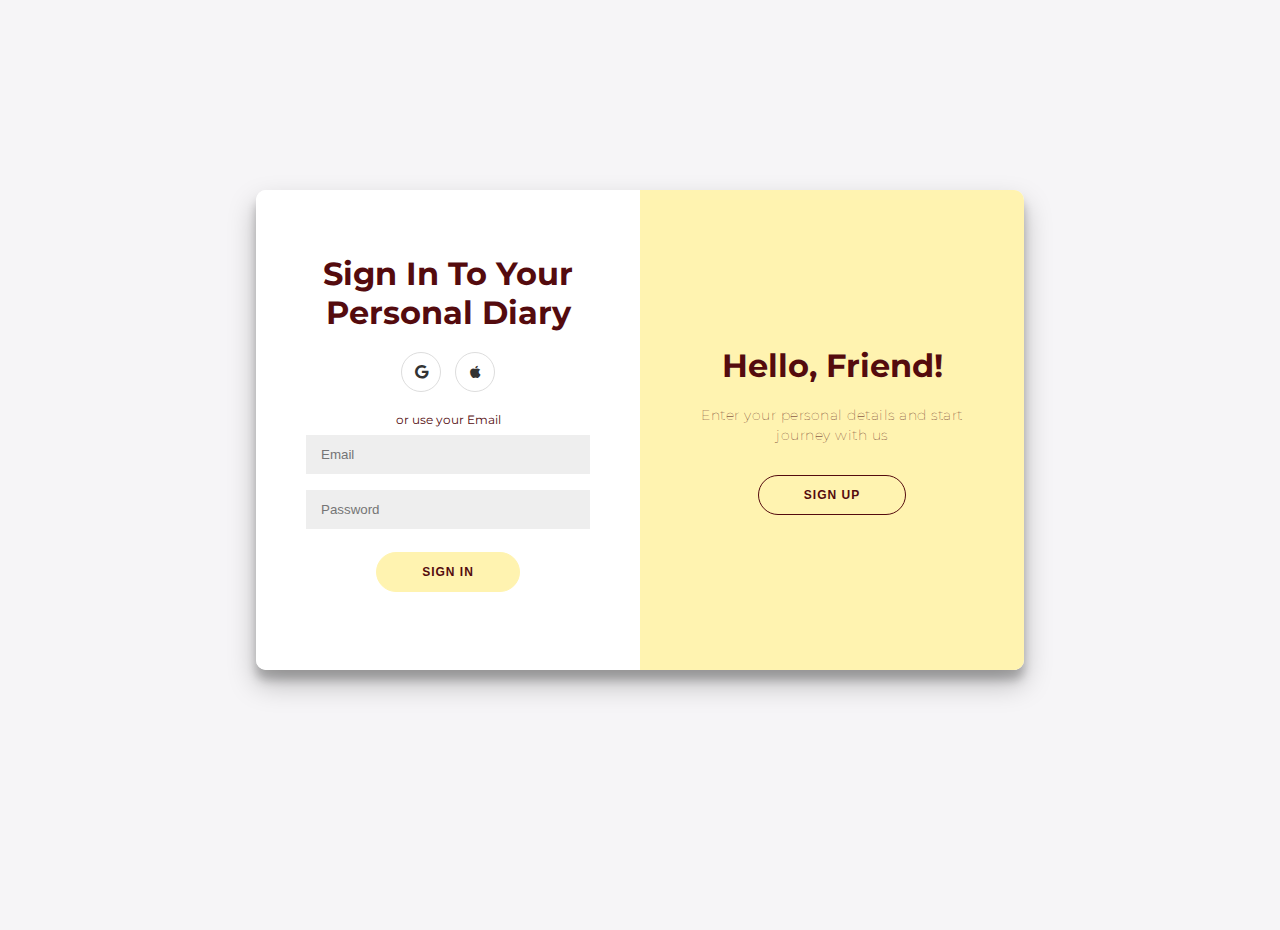
==== index.html @ 554c177a "QOL - Tabs over spaces" ====
<!DOCTYPE html>
<html lang="en">
	<head>
		<meta charset="UTF-8" />
		<meta name="viewport" content="width=device-width, initial-scale=1.0" />
		<title>Sign Up</title>
		<link
			rel="stylesheet"
			href="https://cdnjs.cloudflare.com/ajax/libs/font-awesome/5.15.1/css/all.css"
		/>
		<link rel="stylesheet" href="css/styles.css" />
		<link rel="icon" type="image/png" href="images/favicon.png"/>
	</head>
	<body>
		<div class="loader" id="load-id">
			<img src="/images/laod.png">
		</div>
		<div class="container" id="container">
			<div class="form-container sign-up-container">
				<form action="#">
					<h1>Create Account</h1>
					<div class="social-container">
						<a href="#" class="social">
							<i class="fab fa-google"></i
							></a>
							<a href="#" class="social">
								<i class="fab fa-apple"></i
								></a>
					</div>
					<span>or use your email for registration</span>
					<input type="text" placeholder="Name" />
					<input type="email" placeholder="Email" />
					<input type="password" placeholder="Password" />
					<input type="password" placeholder="Confirm Password" />
					<button>Sign Up</button>
				</form>
			</div>
			<div class="form-container sign-in-container">
				<form action="#">
					<h1>Sign In To Your Personal Diary</h1>
					<div class="social-container">
						<a href="#" class="social">
							<i class="fab fa-google"></i
							></a>
							<a href="#" class="social">
								<i class="fab fa-apple"></i
								></a>
					</div>
					<span>or use your Email</span>
					<input type="email" placeholder="Email" />
					<input type="password" placeholder="Password" />
					<a href="https://kushdesai7.github.io/personal-diary/Dashboard/index.html" id=
					"SignInButton"><button>Sign In</button></a>
					<!-- <a href="/Dashboard/index.html"><p>Sign In</p></a> -->
				</form>
			</div>
			<div class="overlay-container">
				<div class="overlay">
					<div class="overlay-panel overlay-left">
						<h1>Welcome Back</h1>
						<p>
							To keep connected with us please login with your
							personal info
						</p>
						<button class="ghost" id="SignIn">Sign In</button>
					</div>
					<div class="overlay-panel overlay-right">
						<h1>Hello, Friend!</h1>
						<p>
							Enter your personal details and start journey with
							us
						</p>
						<button class="ghost" id="SignUp">Sign Up</button>
					</div>
				</div>
			</div>
		</div>

		<script src="js/main.js"></script>
		<script src=”/__/firebase/7.14.4/firebase-app.js”></script>
		<script src=”/__/firebase/7.14.4/firebase-auth.js”></script>
	</body>
</html>
---- css/styles.css ----
@import url("https://fonts.googleapis.com/css2?family=Montserrat:wght@400;800&display=swap");

* {
	box-sizing: border-box;
}

body {
	font-family: "Montserrat", sans-serif;
	background-color: #f6f5f7;
	display: flex;
	flex-direction: column;
	justify-content: center;
	align-items: center;
	height: 100vh;
	margin: -20px 0 50px;
}

h1 {
	font-weight: bold;
	margin: 0;
}

p {
	font-size: 14px;
	font-weight: 100;
	line-height: 20px;
	letter-spacing: 0.5px;
	margin: 20px 0 30px;
}

span {
	font-size: 12px;
}

a {
	text-decoration: none;
	color: #333;
	margin: 15px 0;
	font-size: 14px;
}

.loader {
	background-color: #fefefe;
	position: absolute;
	inset: 0;
	z-index: 99999;
	display: grid;
	place-items: center;
}

.container {
	background-color: #fff;
	box-shadow: 0 14px 28px rgba(0, 0, 0, 0.25), 0 10px 10px rgba(0, 0, 0, 0.22);
	border-radius: 10px;
	width: 768px;
	max-width: 100%;
	min-height: 480px;
	position: relative;
	overflow: hidden;
}

.form-container form {
	background-color: #fff;
	display: flex;
	flex-direction: column;
	padding: 0 50px;
	justify-content: center;
	align-items: center;
	text-align: center;
	height: 100%;
}

.social-container {
	margin: 20px 0;
}

.social-container a {
	border: 1px solid #ddd;
	border-radius: 50%;
	margin: 0 5px;
	display: inline-flex;
	justify-content: center;
	align-items: center;
	height: 40px;
	width: 40px;
}

.form-container input {
	background-color: #eee;
	border: none;
	padding: 12px 15px;
	margin: 8px 0;
	width: 100%;
}

button {
	border-radius: 20px;
	background-color: #FFF3B0;
	color: #540B0E;
	border: 1px solid #FFF3B0;
	padding: 12px 45px;
	text-transform: uppercase;
	font-weight: bold;
	font-size: 12px;
	letter-spacing: 1px;
	transition: transform 80ms ease-in;
	outline: none;
}

button:active {
	transform: scale(0.95);
}

button.ghost {
	background-color: transparent;
	border-color: #540B0E;
}

.form-container {
	position: absolute;
	top: 0;
	transition: all 600ms ease-in-out;
	height: 100%;
}

.sign-in-container {
	left: 0;
	width: 50%;
	z-index: 2;
	color: #540B0E;
}

.sign-up-container {
	left: 0;
	width: 50%;
	opacity: 0;
	z-index: 1;
}

.overlay-container {
	position: absolute;
	width: 50%;
	height: 100%;
	top: 0;
	left: 50%;
	overflow: hidden;
	transition: transform 600ms ease-in-out;
	z-index: 99;
}

.overlay {
	position: relative;
	color: #540B0E;
	background: #335C67;
	background: linear-gradient(to right, #FFF3B0, #FFF3B0) no-repeat 0 0 /
		cover;
	left: -100%;
	width: 200%;
	height: 100%;
	transform: translateX(0);
	transition: transform 600ms ease-in-out;
}

.overlay-panel {
	position: absolute;
	top: 0;
	display: flex;
	flex-direction: column;
	justify-content: center;
	align-items: center;
	height: 100%;
	width: 50%;
	text-align: center;
	padding: 0 40px;
	transform: translateX(0);
	transition: transform 600ms ease-in-out;
}

.overlay-right {
	right: 0;
	transform: translateX(0);
}

.overlay-left {
	transform: translateX(-20%);
}

/* Animation */

.container.right-panel-active .sign-in-container {
	transform: translateX(100%);
}

.container.right-panel-active .overlay-container {
	transform: translateX(-100%);
}

.container.right-panel-active .sign-up-container {
	transform: translateX(100%);
	opacity: 1;
	z-index: 5;
}

.container.right-panel-active .overlay {
	transform: translateX(50%);
}

.container.right-panel-active .overlay-left {
	transform: translateX(0);
}

.container.right-panel-active .overlay-right {
	transform: translateX(20%);
}
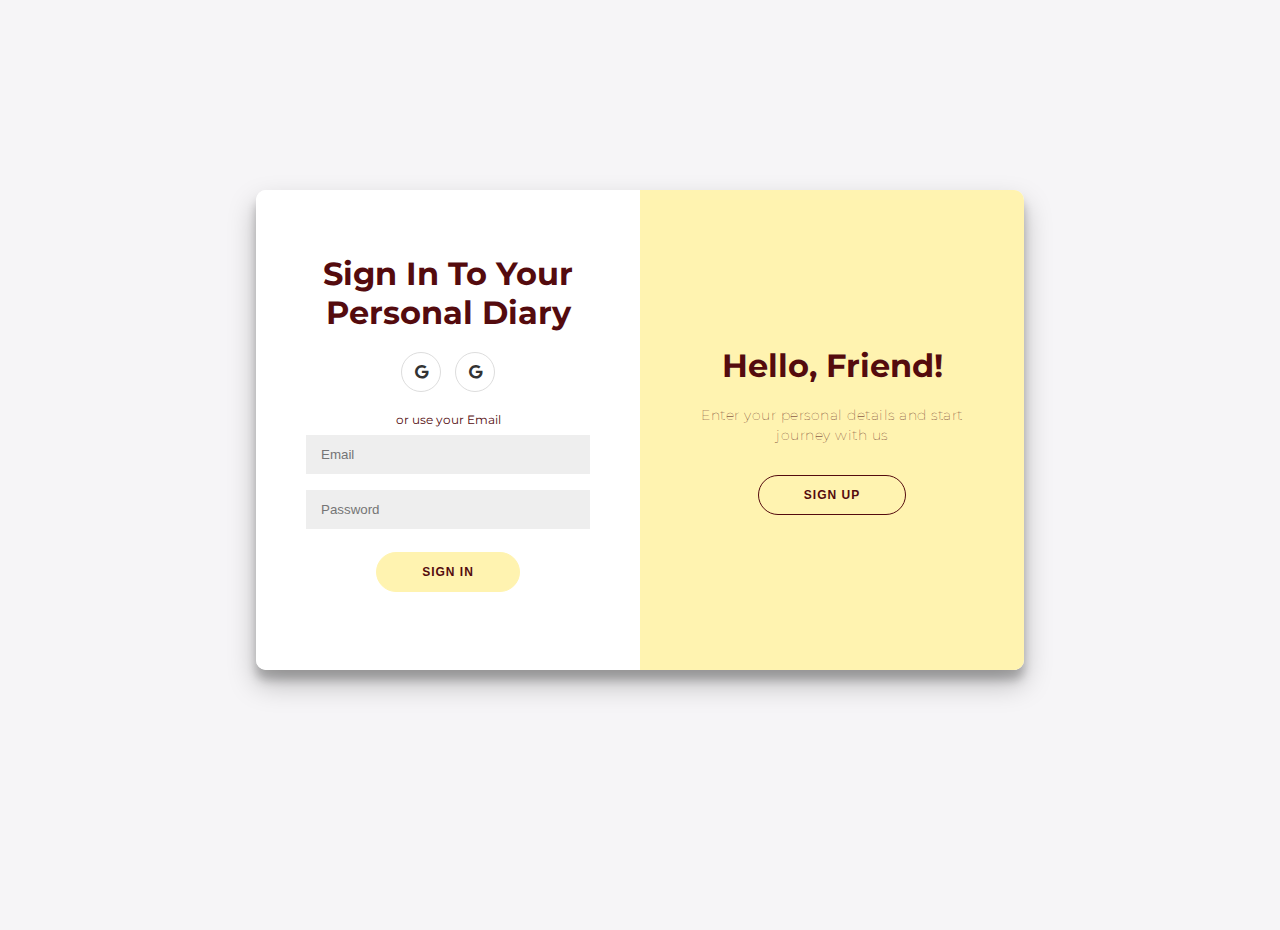
==== commit f5e89a57: "Update index.html" ====
--- a/index.html
+++ b/index.html
@@ -2,6 +2,7 @@
 <html lang="en">
 	<head>
 		<meta charset="UTF-8" />
+		<meta name="google-signin-client_id" content="950765743068-i9uhfu2r08b2n6ra4rsf9snmdmdo89i9.apps.googleusercontent.com">
 		<meta name="viewport" content="width=device-width, initial-scale=1.0" />
 		<title>Sign Up</title>
 		<link
@@ -21,8 +22,8 @@
 					<h1>Create Account</h1>
 					<div class="social-container">
 						<a href="#" class="social">
-							<i class="fab fa-google"></i
-							></a>
+							<div class="fab fa-google" data-onsuccess="onSignIn"></div>
+							</a>
 							<a href="#" class="social">
 								<i class="fab fa-apple"></i
 								></a>
@@ -43,8 +44,7 @@
 							<i class="fab fa-google"></i
 							></a>
 							<a href="#" class="social">
-								<i class="fab fa-apple"></i
-								></a>
+								<div class="fab fa-google" data-onsuccess="onSignIn"></div></a>
 					</div>
 					<span>or use your Email</span>
 					<input type="email" placeholder="Email" />
@@ -75,9 +75,19 @@
 				</div>
 			</div>
 		</div>
-
+<script src="https://apis.google.com/js/platform.js" async defer></script>
 		<script src="js/main.js"></script>
 		<script src=”/__/firebase/7.14.4/firebase-app.js”></script>
 		<script src=”/__/firebase/7.14.4/firebase-auth.js”></script>
+		
+		<script type = "text/javascript">  
+	function onSignIn(googleUser) {
+  var profile = googleUser.getBasicProfile();
+  console.log('ID: ' + profile.getId()); // Do not send to your backend! Use an ID token instead.
+  console.log('Name: ' + profile.getName());
+  console.log('Image URL: ' + profile.getImageUrl());
+  console.log('Email: ' + profile.getEmail()); // This is null if the 'email' scope is not present.
+}
+</script>  
 	</body>
 </html>
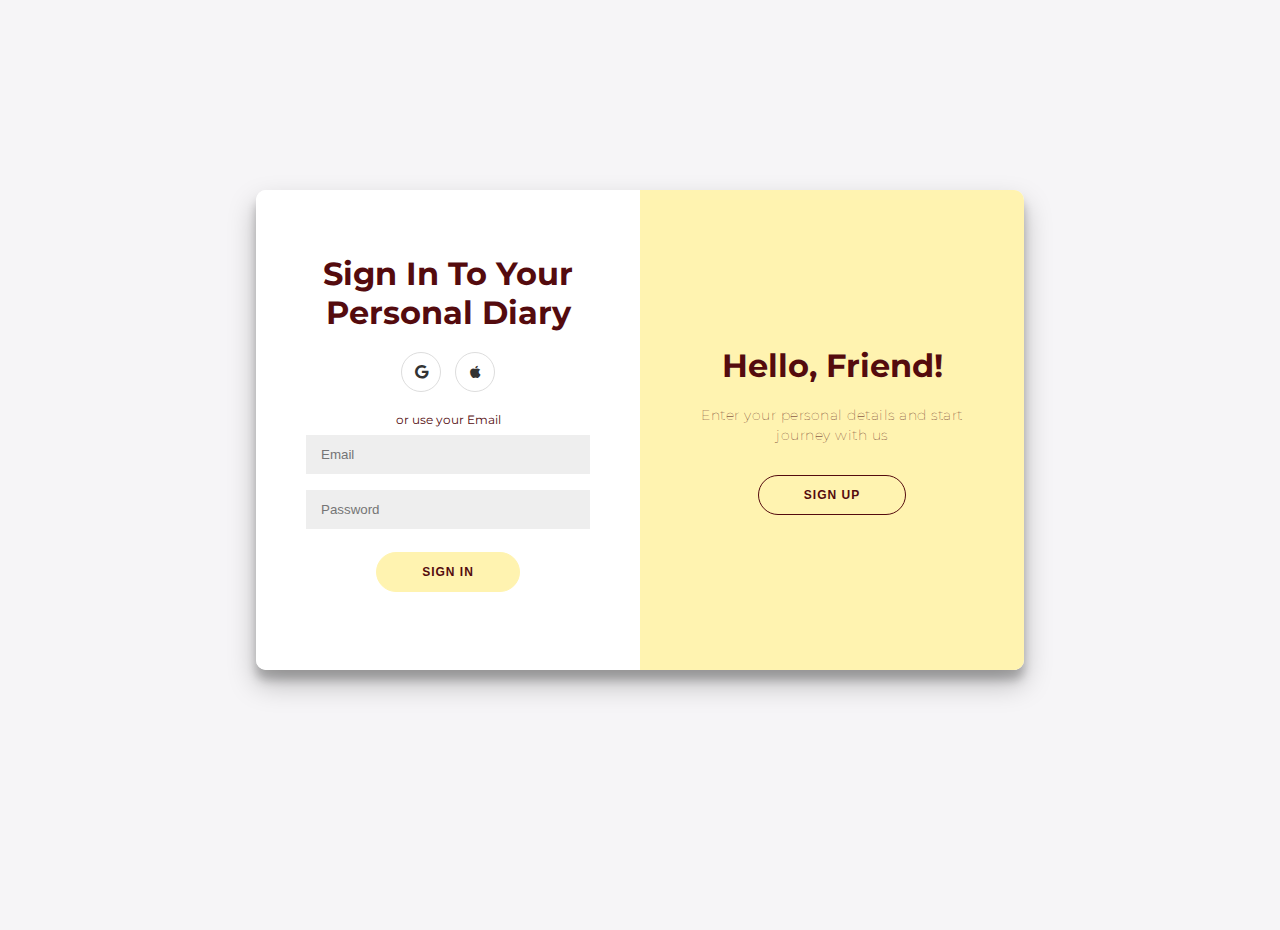
==== commit 9779e8ec: "Update index.html" ====
--- a/index.html
+++ b/index.html
@@ -44,7 +44,8 @@
 							<i class="fab fa-google"></i
 							></a>
 							<a href="#" class="social">
-								<div class="fab fa-google" data-onsuccess="onSignIn"></div></a>
+								<i class="fab fa-apple"></i
+								></a>
 					</div>
 					<span>or use your Email</span>
 					<input type="email" placeholder="Email" />
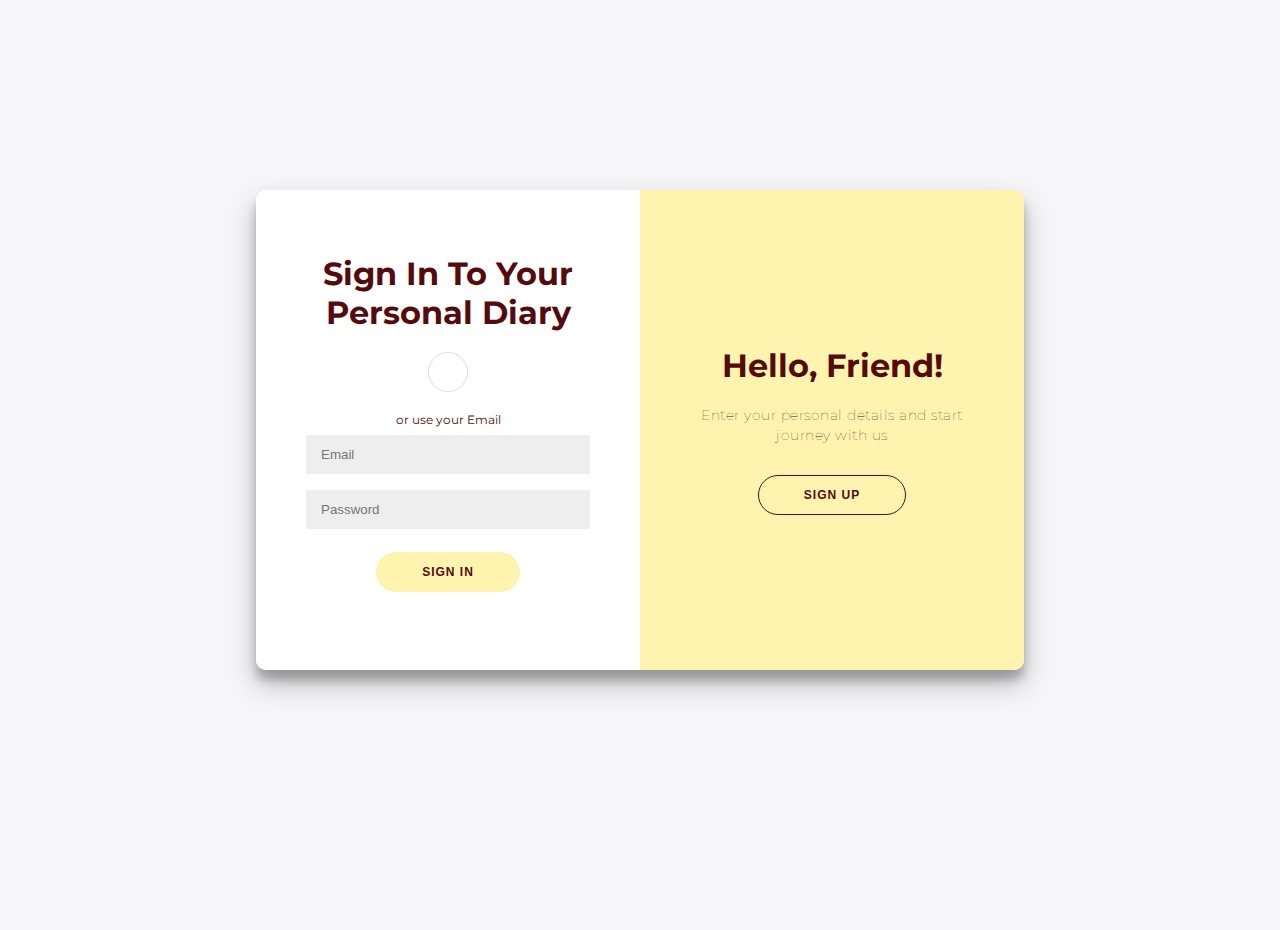
==== commit 03ebe1c9: "Update index.html" ====
--- a/index.html
+++ b/index.html
@@ -2,7 +2,7 @@
 <html lang="en">
 	<head>
 		<meta charset="UTF-8" />
-		<meta name="google-signin-client_id" content="950765743068-i9uhfu2r08b2n6ra4rsf9snmdmdo89i9.apps.googleusercontent.com">
+		<meta name="google-signin-client_id" content="950765743068-glv9lc9srleja1lilffa44i99dhv9oin.apps.googleusercontent.com">
 		<meta name="viewport" content="width=device-width, initial-scale=1.0" />
 		<title>Sign Up</title>
 		<link
@@ -22,11 +22,10 @@
 					<h1>Create Account</h1>
 					<div class="social-container">
 						<a href="#" class="social">
-							<div class="fab fa-google" data-onsuccess="onSignIn"></div>
+							<div class="g-signin2" data-onsuccess="onSignIn"></div>
 							</a>
-							<a href="#" class="social">
-								<i class="fab fa-apple"></i
-								></a>
+							
+								
 					</div>
 					<span>or use your email for registration</span>
 					<input type="text" placeholder="Name" />
@@ -41,11 +40,8 @@
 					<h1>Sign In To Your Personal Diary</h1>
 					<div class="social-container">
 						<a href="#" class="social">
-							<i class="fab fa-google"></i
-							></a>
-							<a href="#" class="social">
-								<i class="fab fa-apple"></i
-								></a>
+							<div class="g-signin2" data-onsuccess="onSignIn"></div></a>
+							
 					</div>
 					<span>or use your Email</span>
 					<input type="email" placeholder="Email" />
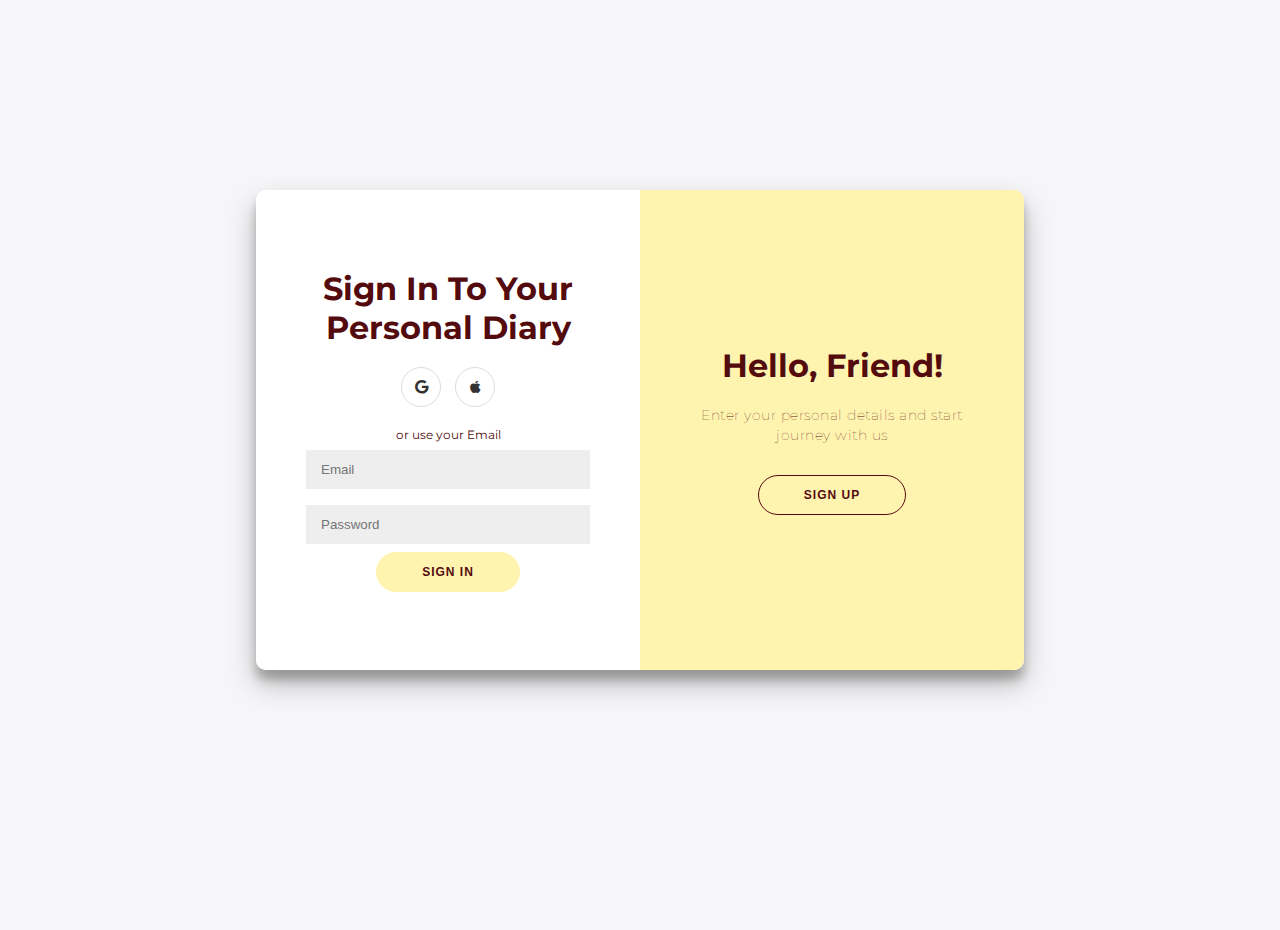
==== commit 0f8f95de: "Update index.html" ====
--- a/index.html
+++ b/index.html
@@ -1,8 +1,14 @@
 <!DOCTYPE html>
 <html lang="en">
 	<head>
+		<script src="https://www.gstatic.com/firebasejs/9.1.3/firebase-app-compat.js"></script>
+<script src="https://www.gstatic.com/firebasejs/9.1.3/firebase-firestore-compat.js"></script>
+<script src="https://www.gstatic.com/firebasejs/9.1.3/firebase-auth-compat.js"></script>
+<script>
+   
+ 
+</script>
 		<meta charset="UTF-8" />
-		<meta name="google-signin-client_id" content="950765743068-glv9lc9srleja1lilffa44i99dhv9oin.apps.googleusercontent.com">
 		<meta name="viewport" content="width=device-width, initial-scale=1.0" />
 		<title>Sign Up</title>
 		<link
@@ -22,17 +28,18 @@
 					<h1>Create Account</h1>
 					<div class="social-container">
 						<a href="#" class="social">
-							<div class="g-signin2" data-onsuccess="onSignIn"></div>
-							</a>
-							
-								
+							<i class="fab fa-google" onclick= "signInWithGoogle()"></i
+							></a>
+							<a href="#" class="social">
+								<i class="fab fa-apple"></i
+								></a>
 					</div>
 					<span>or use your email for registration</span>
-					<input type="text" placeholder="Name" />
-					<input type="email" placeholder="Email" />
-					<input type="password" placeholder="Password" />
+					<input type="text" placeholder="Name" id="name" />
+					<input type="email" placeholder="Email"  id = "email"/>
+					<input type="password" placeholder="Password" id = "password" />
 					<input type="password" placeholder="Confirm Password" />
-					<button>Sign Up</button>
+					<button onclick="SignUpNew()" id ="btnSignUp">Sign Up</button>
 				</form>
 			</div>
 			<div class="form-container sign-in-container">
@@ -40,14 +47,16 @@
 					<h1>Sign In To Your Personal Diary</h1>
 					<div class="social-container">
 						<a href="#" class="social">
-							<div class="g-signin2" data-onsuccess="onSignIn"></div></a>
-							
+							<i class="fab fa-google"></i
+							></a>
+							<a href="#" class="social">
+								<i class="fab fa-apple"></i
+								></a>
 					</div>
 					<span>or use your Email</span>
-					<input type="email" placeholder="Email" />
-					<input type="password" placeholder="Password" />
-					<a href="https://kushdesai7.github.io/personal-diary/Dashboard/index.html" id=
-					"SignInButton"><button>Sign In</button></a>
+					<input type="email" placeholder="Email" id = "txtemail"/>
+					<input type="password" placeholder="Password" id = "txtpassword" />
+					<button onclick = "SignInApp()" id ="btnSignIn">Sign In</button>
 					<!-- <a href="/Dashboard/index.html"><p>Sign In</p></a> -->
 				</form>
 			</div>
@@ -72,19 +81,11 @@
 				</div>
 			</div>
 		</div>
-<script src="https://apis.google.com/js/platform.js" async defer></script>
+
+		
+		<script src="js/firebase.js"></script>
 		<script src="js/main.js"></script>
-		<script src=”/__/firebase/7.14.4/firebase-app.js”></script>
-		<script src=”/__/firebase/7.14.4/firebase-auth.js”></script>
-		
-		<script type = "text/javascript">  
-	function onSignIn(googleUser) {
-  var profile = googleUser.getBasicProfile();
-  console.log('ID: ' + profile.getId()); // Do not send to your backend! Use an ID token instead.
-  console.log('Name: ' + profile.getName());
-  console.log('Image URL: ' + profile.getImageUrl());
-  console.log('Email: ' + profile.getEmail()); // This is null if the 'email' scope is not present.
-}
-</script>  
+	
+	
 	</body>
 </html>
